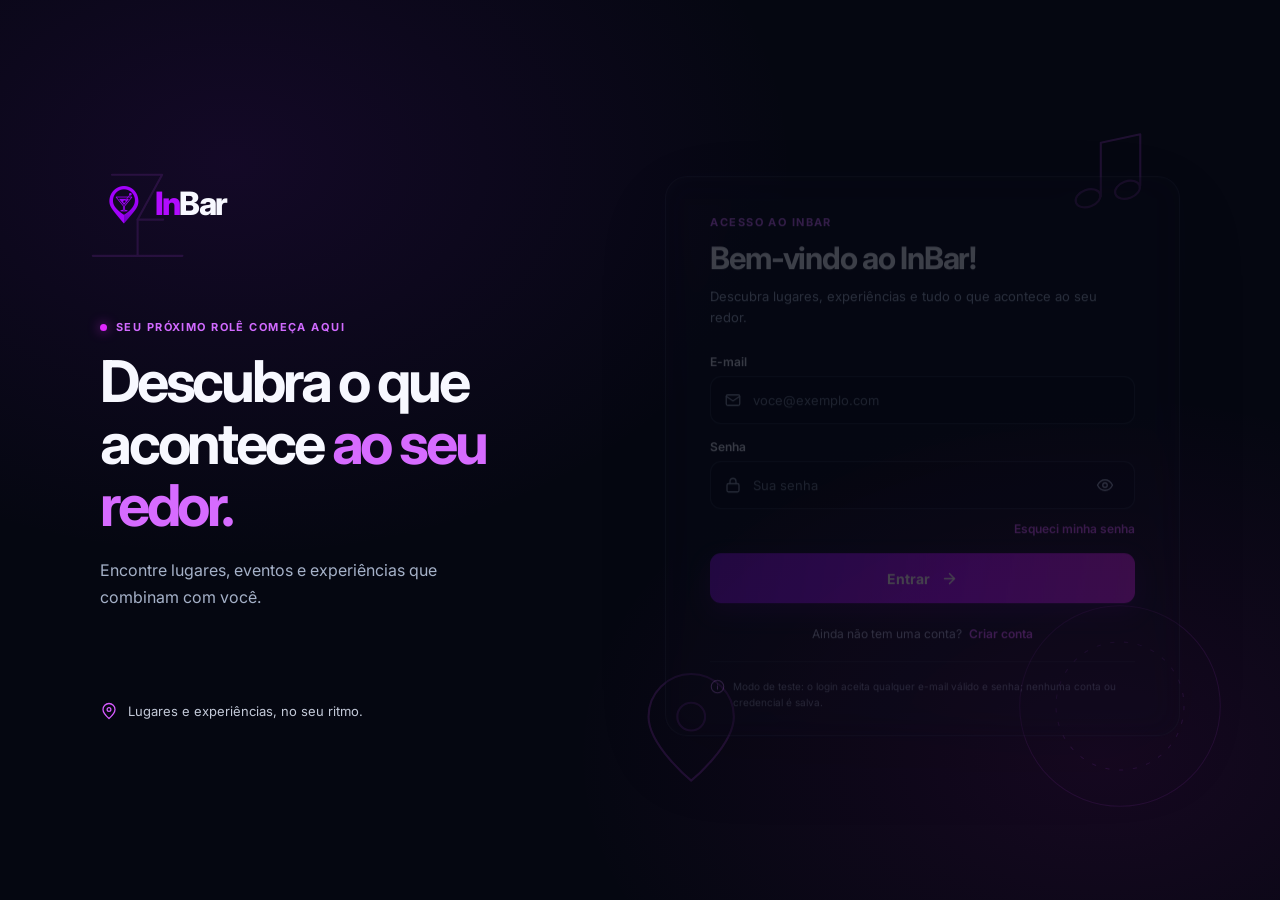
==== index.html @ a0e7379d "Organize login-first onboarding flow Co-authored-by: Copilot <223556219+Copilot@users.noreply.github" ====
<!DOCTYPE html>
<html lang="pt-BR">
<head>
  <meta charset="UTF-8">
  <meta http-equiv="refresh" content="0; url=Tela_home/login.html">
  <meta name="viewport" content="width=device-width, initial-scale=1.0">
  <meta name="theme-color" content="#050711">
  <title>InBar | Entrar</title>
</head>
<body>
  <p>Redirecionando para o <a href="Tela_home/login.html">login do InBar</a>...</p>
</body>
</html>
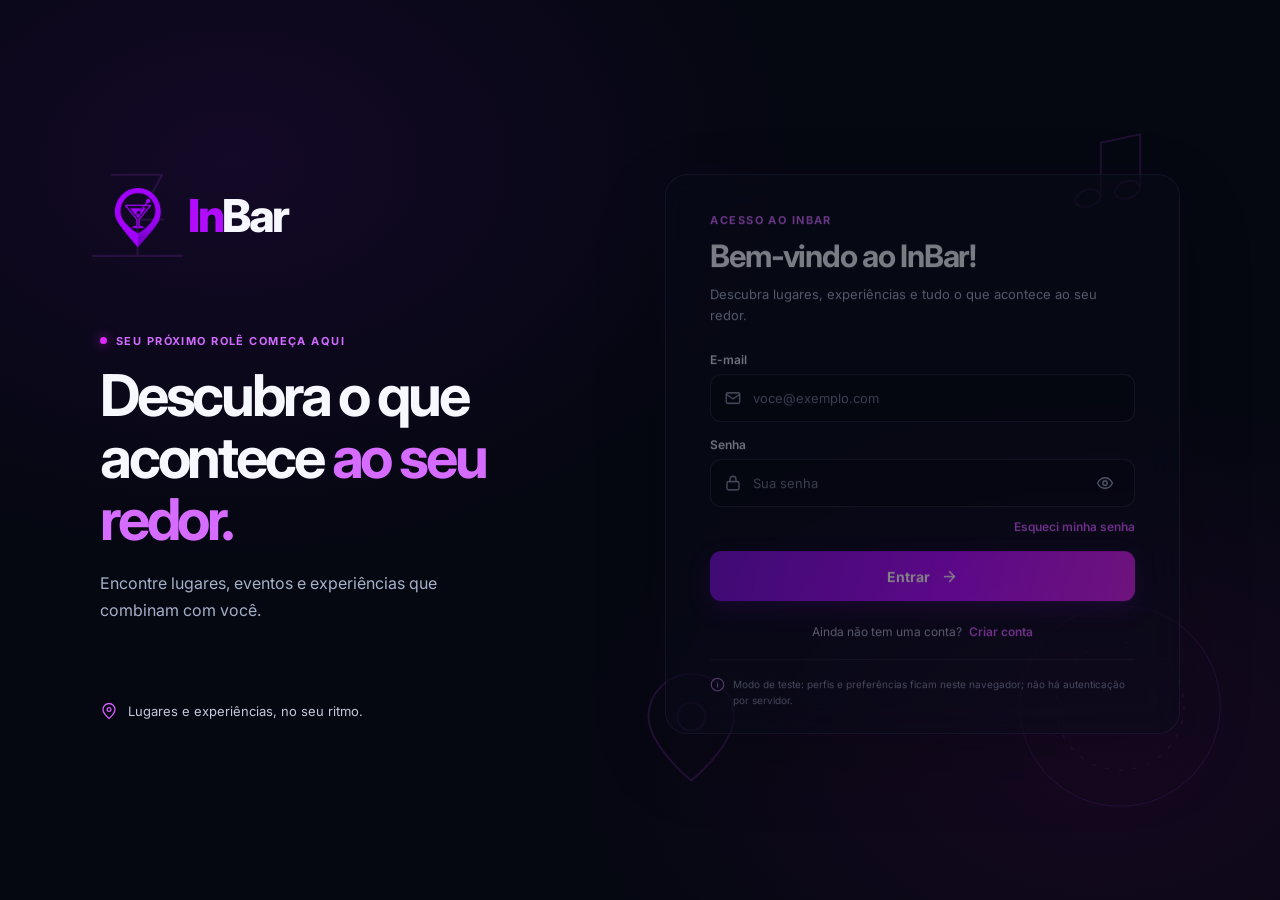
==== commit 56a63bf9: "Organiza a estrutura do projeto InBar Co-authored-by: Copilot <223556219+Copilot@users.noreply.githu" ====
--- a/index.html
+++ b/index.html
@@ -2,12 +2,12 @@
 <html lang="pt-BR">
 <head>
   <meta charset="UTF-8">
-  <meta http-equiv="refresh" content="0; url=Tela_home/login.html">
+  <meta http-equiv="refresh" content="0; url=pages/auth/login.html">
   <meta name="viewport" content="width=device-width, initial-scale=1.0">
   <meta name="theme-color" content="#050711">
   <title>InBar | Entrar</title>
 </head>
 <body>
-  <p>Redirecionando para o <a href="Tela_home/login.html">login do InBar</a>...</p>
+  <p>Redirecionando para o <a href="pages/auth/login.html">login do InBar</a>...</p>
 </body>
 </html>
